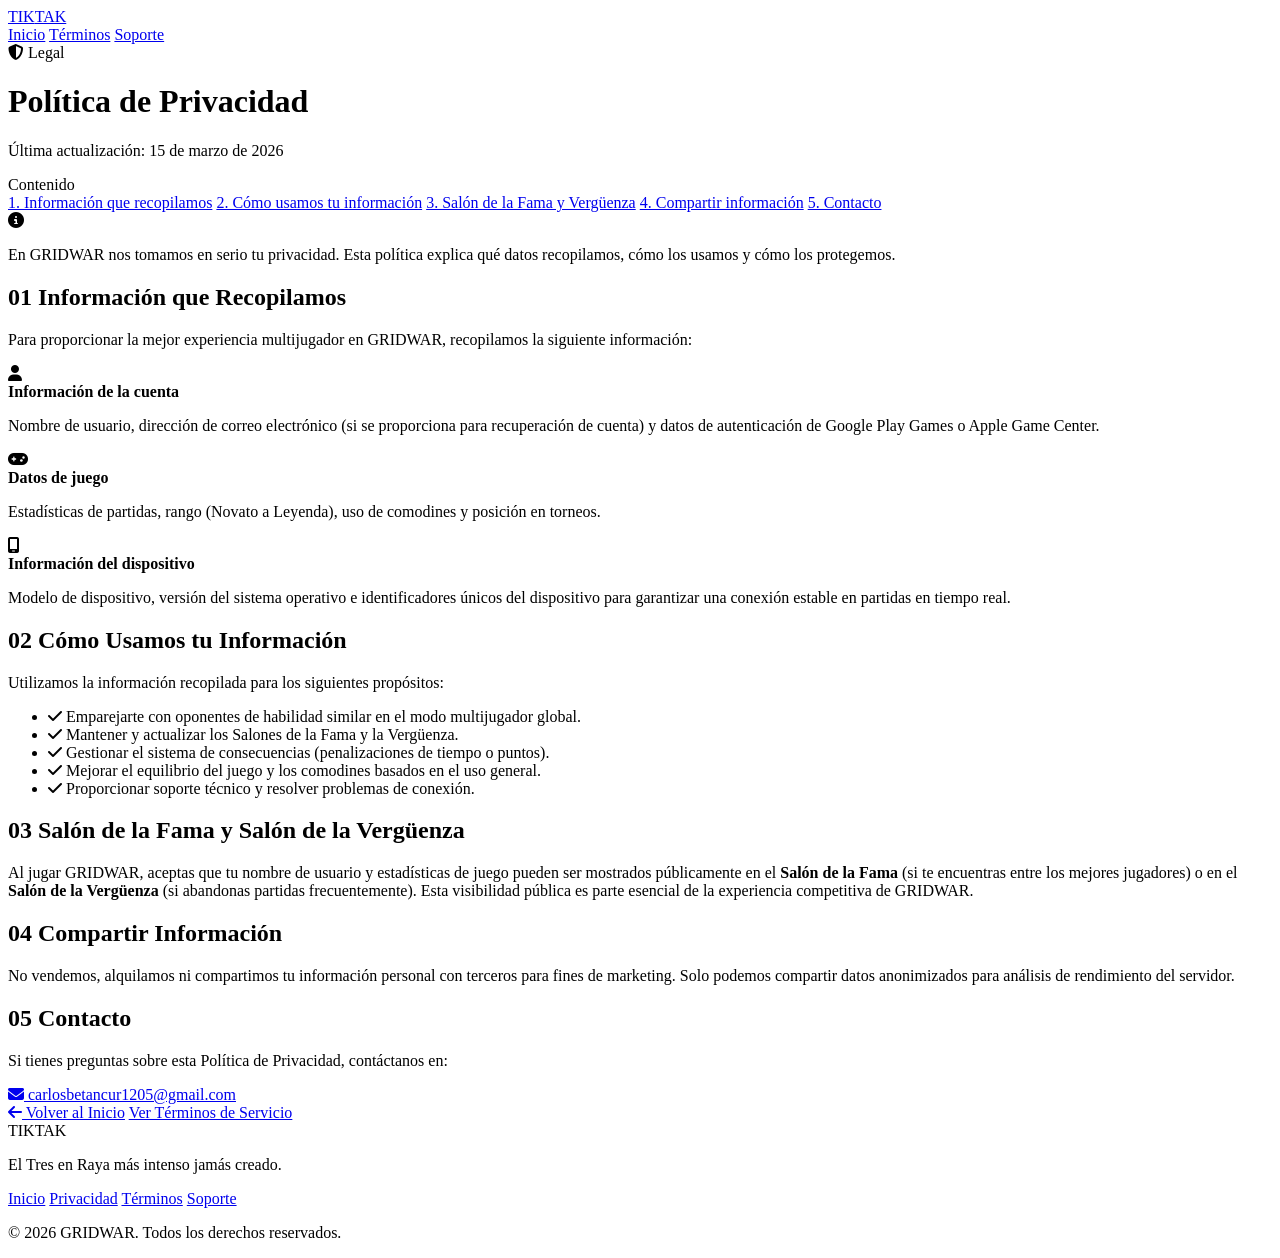
==== privacy.html @ 5423c482 "feat: add privacy.html — GRIDWAR landing page" ====
<!DOCTYPE html>
<html lang="es">
<head>
    <meta charset="UTF-8">
    <meta name="viewport" content="width=device-width, initial-scale=1.0">
    <title>Política de Privacidad | GRIDWAR</title>
    <link rel="stylesheet" href="styles.css">
    <link href="https://fonts.googleapis.com/css2?family=Outfit:wght@300;400;600;800;900&display=swap" rel="stylesheet">
    <link rel="stylesheet" href="https://cdnjs.cloudflare.com/ajax/libs/font-awesome/6.4.0/css/all.min.css">
</head>
<body>

<nav class="site-nav">
    <div class="container nav-inner">
        <a href="index.html" class="nav-logo">TIK<span>TAK</span></a>
        <div class="nav-links">
            <a href="index.html">Inicio</a>
            <a href="terminos.html">Términos</a>
            <a href="soporte.html" class="btn btn-nav">Soporte</a>
        </div>
    </div>
</nav>

<div class="legal-hero">
    <div class="container">
        <div class="legal-hero-badge"><i class="fas fa-shield-halved"></i> Legal</div>
        <h1>Política de <span>Privacidad</span></h1>
        <p>Última actualización: 15 de marzo de 2026</p>
    </div>
</div>

<main class="legal-main">
    <div class="container">
        <div class="legal-layout">

            <!-- Índice lateral -->
            <aside class="legal-toc">
                <div class="toc-title">Contenido</div>
                <a href="#s1">1. Información que recopilamos</a>
                <a href="#s2">2. Cómo usamos tu información</a>
                <a href="#s3">3. Salón de la Fama y Vergüenza</a>
                <a href="#s4">4. Compartir información</a>
                <a href="#s5">5. Contacto</a>
            </aside>

            <!-- Contenido -->
            <article class="legal-body">

                <div class="legal-intro">
                    <i class="fas fa-circle-info"></i>
                    <p>En GRIDWAR nos tomamos en serio tu privacidad. Esta política explica qué datos recopilamos, cómo los usamos y cómo los protegemos.</p>
                </div>

                <section id="s1">
                    <h2><span class="legal-num">01</span> Información que Recopilamos</h2>
                    <p>Para proporcionar la mejor experiencia multijugador en GRIDWAR, recopilamos la siguiente información:</p>
                    <div class="legal-cards">
                        <div class="legal-card">
                            <i class="fas fa-user"></i>
                            <div>
                                <strong>Información de la cuenta</strong>
                                <p>Nombre de usuario, dirección de correo electrónico (si se proporciona para recuperación de cuenta) y datos de autenticación de Google Play Games o Apple Game Center.</p>
                            </div>
                        </div>
                        <div class="legal-card">
                            <i class="fas fa-gamepad"></i>
                            <div>
                                <strong>Datos de juego</strong>
                                <p>Estadísticas de partidas, rango (Novato a Leyenda), uso de comodines y posición en torneos.</p>
                            </div>
                        </div>
                        <div class="legal-card">
                            <i class="fas fa-mobile-screen"></i>
                            <div>
                                <strong>Información del dispositivo</strong>
                                <p>Modelo de dispositivo, versión del sistema operativo e identificadores únicos del dispositivo para garantizar una conexión estable en partidas en tiempo real.</p>
                            </div>
                        </div>
                    </div>
                </section>

                <section id="s2">
                    <h2><span class="legal-num">02</span> Cómo Usamos tu Información</h2>
                    <p>Utilizamos la información recopilada para los siguientes propósitos:</p>
                    <ul class="legal-list">
                        <li><i class="fas fa-check"></i> Emparejarte con oponentes de habilidad similar en el modo multijugador global.</li>
                        <li><i class="fas fa-check"></i> Mantener y actualizar los Salones de la Fama y la Vergüenza.</li>
                        <li><i class="fas fa-check"></i> Gestionar el sistema de consecuencias (penalizaciones de tiempo o puntos).</li>
                        <li><i class="fas fa-check"></i> Mejorar el equilibrio del juego y los comodines basados en el uso general.</li>
                        <li><i class="fas fa-check"></i> Proporcionar soporte técnico y resolver problemas de conexión.</li>
                    </ul>
                </section>

                <section id="s3">
                    <h2><span class="legal-num">03</span> Salón de la Fama y Salón de la Vergüenza</h2>
                    <p>Al jugar GRIDWAR, aceptas que tu nombre de usuario y estadísticas de juego pueden ser mostrados públicamente en el <strong>Salón de la Fama</strong> (si te encuentras entre los mejores jugadores) o en el <strong>Salón de la Vergüenza</strong> (si abandonas partidas frecuentemente). Esta visibilidad pública es parte esencial de la experiencia competitiva de GRIDWAR.</p>
                </section>

                <section id="s4">
                    <h2><span class="legal-num">04</span> Compartir Información</h2>
                    <p>No vendemos, alquilamos ni compartimos tu información personal con terceros para fines de marketing. Solo podemos compartir datos anonimizados para análisis de rendimiento del servidor.</p>
                </section>

                <section id="s5">
                    <h2><span class="legal-num">05</span> Contacto</h2>
                    <p>Si tienes preguntas sobre esta Política de Privacidad, contáctanos en:</p>
                    <a href="mailto:carlosbetancur1205@gmail.com" class="legal-contact-btn">
                        <i class="fas fa-envelope"></i> carlosbetancur1205@gmail.com
                    </a>
                </section>

                <div class="legal-back">
                    <a href="index.html" class="btn btn-secondary"><i class="fas fa-arrow-left"></i> Volver al Inicio</a>
                    <a href="terminos.html" class="btn btn-ghost">Ver Términos de Servicio</a>
                </div>

            </article>
        </div>
    </div>
</main>

<footer>
    <div class="container footer-inner">
        <div class="footer-brand">
            <div class="footer-logo">TIK<span>TAK</span></div>
            <p>El Tres en Raya más intenso jamás creado.</p>
        </div>
        <nav class="legal-nav">
            <a href="index.html">Inicio</a>
            <a href="privacy.html">Privacidad</a>
            <a href="terminos.html">Términos</a>
            <a href="soporte.html">Soporte</a>
        </nav>
        <p class="footer-copy">&copy; 2026 GRIDWAR. Todos los derechos reservados.</p>
    </div>
</footer>

</body>
</html>
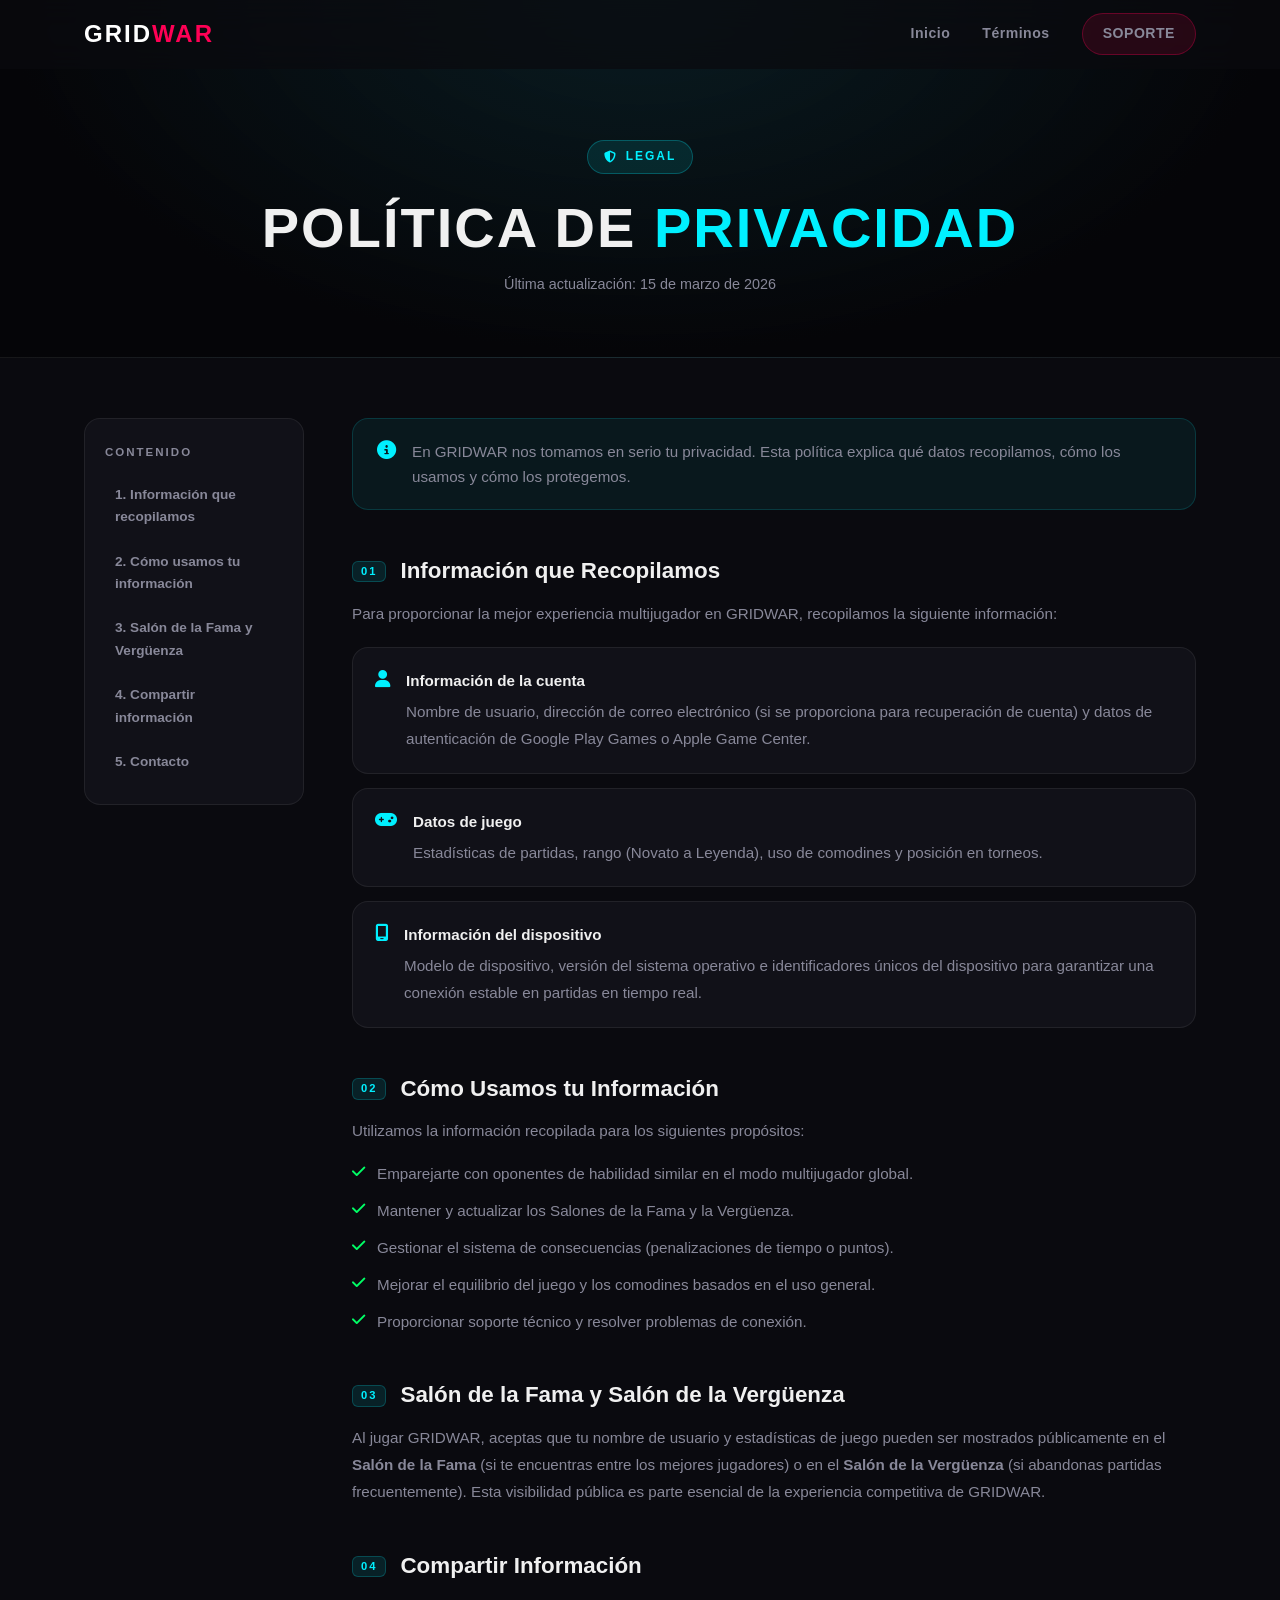
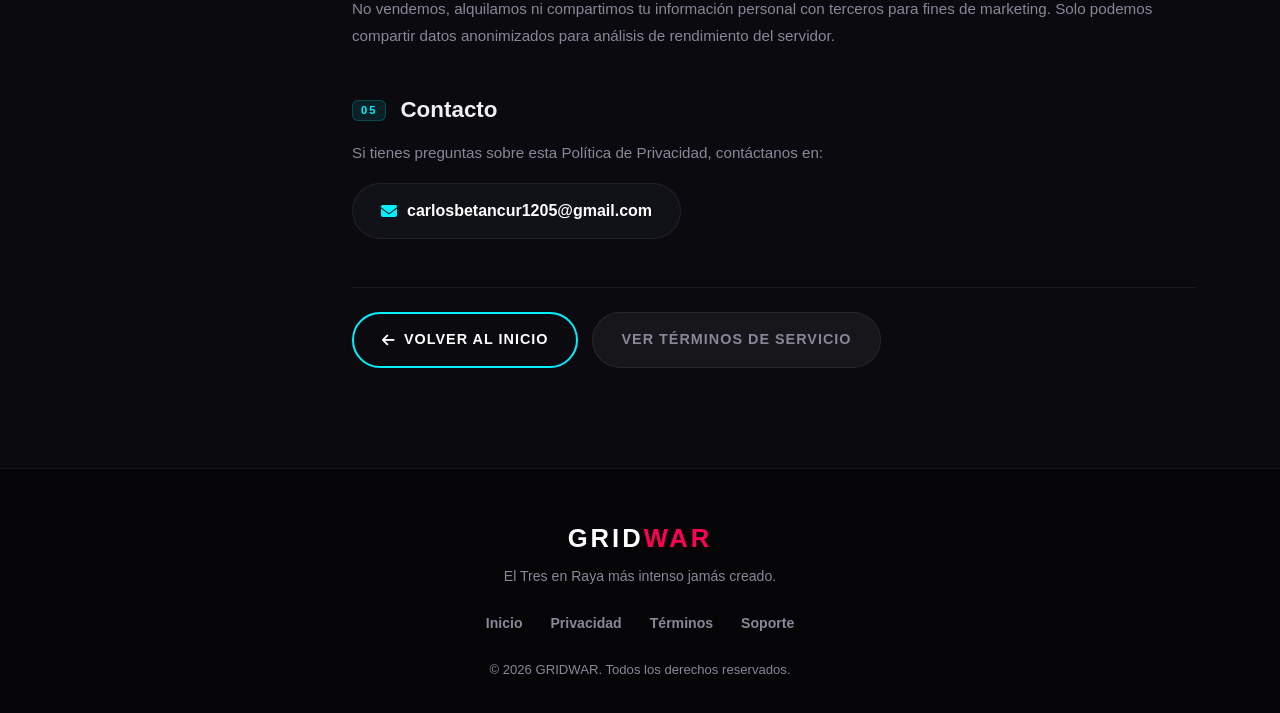
==== commit 56756123: "feat: add privacy.html — GRIDWAR landing page" ====
--- a/privacy.html
+++ b/privacy.html
@@ -12,7 +12,7 @@
 
 <nav class="site-nav">
     <div class="container nav-inner">
-        <a href="index.html" class="nav-logo">TIK<span>TAK</span></a>
+        <a href="index.html" class="nav-logo">GRID<span>WAR</span></a>
         <div class="nav-links">
             <a href="index.html">Inicio</a>
             <a href="terminos.html">Términos</a>
@@ -122,7 +122,7 @@
 <footer>
     <div class="container footer-inner">
         <div class="footer-brand">
-            <div class="footer-logo">TIK<span>TAK</span></div>
+            <div class="footer-logo">GRID<span>WAR</span></div>
             <p>El Tres en Raya más intenso jamás creado.</p>
         </div>
         <nav class="legal-nav">
--- a/styles.css
+++ b/styles.css
@@ -0,0 +1,803 @@
+/* ══════════════════════════════════════════════
+   GRIDWAR — Global Stylesheet
+   ══════════════════════════════════════════════ */
+
+/* ─── Variables ─── */
+:root {
+    --primary:      #ff0055;
+    --primary-glow: rgba(255, 0, 85, 0.35);
+    --secondary:    #00f0ff;
+    --secondary-glow: rgba(0, 240, 255, 0.3);
+    --bg:           #0a0a0f;
+    --bg-deep:      #050508;
+    --card:         #111118;
+    --card-border:  rgba(255,255,255,0.07);
+    --text:         #f0f0f0;
+    --muted:        #888899;
+    --success:      #00ff66;
+    --warning:      #ffb700;
+    --danger:       #ff0055;
+    --radius-sm:    10px;
+    --radius-md:    16px;
+    --radius-lg:    24px;
+    --transition:   0.3s cubic-bezier(0.25, 0.8, 0.25, 1);
+}
+
+/* ─── Reset ─── */
+*, *::before, *::after { margin: 0; padding: 0; box-sizing: border-box; }
+
+html { scroll-behavior: smooth; }
+
+body {
+    font-family: 'Outfit', sans-serif;
+    background-color: var(--bg);
+    color: var(--text);
+    line-height: 1.65;
+    overflow-x: hidden;
+}
+
+h1, h2, h3, h4 { font-weight: 800; line-height: 1.2; }
+a { text-decoration: none; color: var(--secondary); transition: var(--transition); }
+ul { list-style: none; }
+img { max-width: 100%; }
+
+/* ─── Utilities ─── */
+.container   { max-width: 1160px; margin: 0 auto; padding: 0 24px; }
+.section     { padding: 100px 0; }
+.text-center { text-align: center; }
+.dark-bg     { background-color: var(--bg-deep); }
+
+/* ─── Section header ─── */
+.section-header { margin-bottom: 60px; }
+.section-label {
+    display: inline-flex;
+    align-items: center;
+    gap: 8px;
+    font-size: 0.75rem;
+    font-weight: 700;
+    letter-spacing: 3px;
+    text-transform: uppercase;
+    color: var(--secondary);
+    margin-bottom: 14px;
+}
+.section-title {
+    font-size: clamp(2rem, 4.5vw, 3rem);
+    font-weight: 900;
+    text-transform: uppercase;
+    letter-spacing: 2px;
+    margin-bottom: 16px;
+}
+.section-desc {
+    color: var(--muted);
+    font-size: 1.05rem;
+    max-width: 560px;
+    margin: 0 auto;
+}
+
+/* ─── Buttons ─── */
+.btn {
+    display: inline-flex;
+    align-items: center;
+    gap: 8px;
+    padding: 14px 28px;
+    border-radius: 40px;
+    font-weight: 700;
+    font-size: 0.9rem;
+    text-transform: uppercase;
+    letter-spacing: 1px;
+    transition: var(--transition);
+    cursor: pointer;
+    border: none;
+    white-space: nowrap;
+}
+.btn-primary {
+    background: linear-gradient(135deg, var(--primary), #ff3377);
+    color: #fff;
+    box-shadow: 0 8px 24px var(--primary-glow);
+}
+.btn-primary:hover {
+    transform: translateY(-3px);
+    box-shadow: 0 14px 32px var(--primary-glow);
+    color: #fff;
+}
+.btn-secondary {
+    background: transparent;
+    color: #fff;
+    border: 2px solid var(--secondary);
+}
+.btn-secondary:hover {
+    background: rgba(0,240,255,0.08);
+    box-shadow: 0 0 24px var(--secondary-glow);
+    transform: translateY(-3px);
+    color: #fff;
+}
+.btn-ghost {
+    background: rgba(255,255,255,0.05);
+    color: var(--muted);
+    border: 1px solid var(--card-border);
+}
+.btn-ghost:hover { background: rgba(255,255,255,0.1); color: #fff; }
+.btn-nav {
+    background: rgba(255,0,85,0.12);
+    color: var(--primary);
+    border: 1px solid rgba(255,0,85,0.3);
+    padding: 8px 20px;
+    font-size: 0.8rem;
+}
+.btn-nav:hover { background: var(--primary); color: #fff; }
+
+/* ══════════════════════════════════════════════
+   NAVIGATION
+══════════════════════════════════════════════ */
+.site-nav {
+    position: fixed;
+    top: 0; left: 0; right: 0;
+    z-index: 1000;
+    background: rgba(10,10,15,0.7);
+    backdrop-filter: blur(16px);
+    -webkit-backdrop-filter: blur(16px);
+    border-bottom: 1px solid transparent;
+    transition: var(--transition);
+}
+.site-nav.scrolled {
+    background: rgba(10,10,15,0.95);
+    border-bottom-color: var(--card-border);
+    box-shadow: 0 4px 30px rgba(0,0,0,0.4);
+}
+.nav-inner {
+    display: flex;
+    align-items: center;
+    justify-content: space-between;
+    height: 68px;
+}
+.nav-logo {
+    font-size: 1.5rem;
+    font-weight: 900;
+    color: #fff;
+    letter-spacing: 2px;
+    text-transform: uppercase;
+}
+.nav-logo span { color: var(--primary); }
+.nav-links {
+    display: flex;
+    align-items: center;
+    gap: 32px;
+}
+.nav-links a {
+    color: var(--muted);
+    font-size: 0.88rem;
+    font-weight: 600;
+    letter-spacing: 0.5px;
+}
+.nav-links a:hover { color: #fff; }
+.nav-toggle {
+    display: none;
+    background: none;
+    border: none;
+    color: #fff;
+    font-size: 1.3rem;
+    cursor: pointer;
+}
+
+/* ══════════════════════════════════════════════
+   HERO
+══════════════════════════════════════════════ */
+.hero {
+    min-height: 100vh;
+    display: flex;
+    align-items: center;
+    padding: 120px 0 80px;
+    position: relative;
+    overflow: hidden;
+    background: radial-gradient(ellipse at 30% 50%, rgba(20,20,40,1) 0%, var(--bg-deep) 70%);
+}
+.hero-bg-grid {
+    position: absolute;
+    inset: 0;
+    background-image:
+        linear-gradient(rgba(255,255,255,0.03) 1px, transparent 1px),
+        linear-gradient(90deg, rgba(255,255,255,0.03) 1px, transparent 1px);
+    background-size: 60px 60px;
+}
+.hero-glow {
+    position: absolute;
+    width: 500px;
+    height: 500px;
+    border-radius: 50%;
+    filter: blur(120px);
+    pointer-events: none;
+}
+.hero-glow-left  { background: var(--primary-glow);   top: 10%; left: -10%; }
+.hero-glow-right { background: var(--secondary-glow); bottom: 10%; right: -10%; }
+
+.hero-content {
+    display: grid;
+    grid-template-columns: 1fr 1fr;
+    gap: 60px;
+    align-items: center;
+    position: relative;
+    z-index: 2;
+}
+.hero-badge {
+    display: inline-flex;
+    align-items: center;
+    gap: 8px;
+    background: rgba(0,240,255,0.1);
+    border: 1px solid rgba(0,240,255,0.25);
+    color: var(--secondary);
+    font-size: 0.78rem;
+    font-weight: 700;
+    letter-spacing: 2px;
+    text-transform: uppercase;
+    padding: 6px 16px;
+    border-radius: 30px;
+    margin-bottom: 20px;
+}
+.hero-text .subtitle {
+    font-size: 1.4rem;
+    font-weight: 600;
+    color: var(--secondary);
+    margin: 16px 0 12px;
+}
+.hero-text .description {
+    font-size: 1.05rem;
+    color: var(--muted);
+    max-width: 480px;
+    margin-bottom: 36px;
+}
+.cta-buttons { display: flex; gap: 16px; flex-wrap: wrap; }
+
+.hero-stats {
+    display: flex;
+    align-items: center;
+    gap: 24px;
+    margin-top: 40px;
+    padding-top: 32px;
+    border-top: 1px solid var(--card-border);
+}
+.stat { display: flex; flex-direction: column; }
+.stat-num { font-size: 2rem; font-weight: 900; color: #fff; line-height: 1; }
+.stat-label { font-size: 0.75rem; color: var(--muted); text-transform: uppercase; letter-spacing: 1px; margin-top: 4px; }
+.stat-divider { width: 1px; height: 40px; background: var(--card-border); }
+
+/* Phone mockup */
+.hero-visual { display: flex; justify-content: center; }
+.phone-mockup {
+    width: 260px;
+    background: #111;
+    border-radius: 36px;
+    border: 6px solid #222;
+    box-shadow: 0 0 60px rgba(0,240,255,0.15), 0 0 120px rgba(255,0,85,0.08);
+    padding: 20px 16px;
+    transform: perspective(1000px) rotateY(-8deg) rotateX(3deg);
+    transition: transform 0.5s ease;
+}
+.phone-mockup:hover { transform: perspective(1000px) rotateY(0deg) rotateX(0deg); }
+.phone-screen { display: flex; flex-direction: column; gap: 16px; }
+.phone-header {
+    display: flex;
+    justify-content: space-between;
+    align-items: center;
+    font-size: 0.75rem;
+    font-weight: 700;
+}
+.phone-rank { color: var(--secondary); }
+.phone-timer { color: var(--warning); }
+.phone-wildcards { display: flex; justify-content: center; gap: 10px; }
+.wc-chip {
+    background: rgba(255,255,255,0.05);
+    border: 1px solid var(--card-border);
+    border-radius: 8px;
+    padding: 6px 10px;
+    font-size: 1.2rem;
+    transition: var(--transition);
+}
+.wc-chip.active {
+    background: rgba(0,240,255,0.1);
+    border-color: var(--secondary);
+    box-shadow: 0 0 12px var(--secondary-glow);
+}
+
+/* ─── Tic Tac Toe Board ─── */
+.tic-tac-toe-board {
+    display: grid;
+    grid-template-columns: repeat(3,1fr);
+    gap: 6px;
+    background: #1a1a2a;
+    padding: 8px;
+    border-radius: 12px;
+}
+.cell {
+    background: #0d0d1a;
+    border-radius: 6px;
+    aspect-ratio: 1;
+    display: flex;
+    align-items: center;
+    justify-content: center;
+    font-size: 1.8rem;
+    font-weight: 900;
+}
+.cell.x { color: var(--primary); text-shadow: 0 0 12px var(--primary); }
+.cell.o { color: var(--secondary); text-shadow: 0 0 12px var(--secondary); }
+
+/* ══════════════════════════════════════════════
+   FEATURES
+══════════════════════════════════════════════ */
+.feature-grid {
+    display: grid;
+    grid-template-columns: repeat(auto-fit, minmax(300px, 1fr));
+    gap: 24px;
+}
+.feature-card {
+    background: var(--card);
+    border: 1px solid var(--card-border);
+    border-radius: var(--radius-lg);
+    padding: 36px 28px;
+    transition: var(--transition);
+}
+.feature-card:hover {
+    transform: translateY(-8px);
+    border-color: rgba(0,240,255,0.25);
+    box-shadow: 0 20px 40px rgba(0,0,0,0.4);
+}
+.feature-icon {
+    width: 52px;
+    height: 52px;
+    border-radius: var(--radius-sm);
+    background: rgba(0,240,255,0.1);
+    color: var(--secondary);
+    display: flex;
+    align-items: center;
+    justify-content: center;
+    font-size: 1.3rem;
+    margin-bottom: 20px;
+}
+.feature-card h3 { font-size: 1.1rem; margin-bottom: 10px; }
+.feature-card p  { color: var(--muted); font-size: 0.92rem; }
+
+/* ══════════════════════════════════════════════
+   WILDCARDS SHOWCASE
+══════════════════════════════════════════════ */
+.showcase-layout {
+    display: grid;
+    grid-template-columns: 1fr 1fr;
+    gap: 60px;
+    align-items: center;
+}
+.showcase-text .section-title { margin-bottom: 16px; }
+.showcase-text > p { color: var(--muted); margin-bottom: 32px; }
+.wc-list { display: flex; flex-direction: column; gap: 14px; }
+.wc-row {
+    display: flex;
+    align-items: center;
+    gap: 14px;
+    background: var(--card);
+    border: 1px solid var(--card-border);
+    border-radius: var(--radius-sm);
+    padding: 14px 18px;
+    transition: var(--transition);
+}
+.wc-row:hover { border-color: rgba(255,0,85,0.3); transform: translateX(6px); }
+.wc-icon { font-size: 1.6rem; flex-shrink: 0; }
+.wc-row strong { display: block; font-size: 0.95rem; margin-bottom: 2px; }
+.wc-row span { font-size: 0.82rem; color: var(--muted); }
+
+.wc-big-grid {
+    display: grid;
+    grid-template-columns: repeat(4, 1fr);
+    gap: 14px;
+}
+.wc-big-item {
+    background: var(--card);
+    border: 1px solid var(--card-border);
+    border-radius: var(--radius-md);
+    aspect-ratio: 1;
+    display: flex;
+    align-items: center;
+    justify-content: center;
+    font-size: 2.4rem;
+    animation: float 6s ease-in-out infinite;
+    transition: var(--transition);
+}
+.wc-big-item:hover {
+    border-color: rgba(0,240,255,0.3);
+    box-shadow: 0 0 20px var(--secondary-glow);
+}
+@keyframes float {
+    0%, 100% { transform: translateY(0); }
+    50%       { transform: translateY(-12px); }
+}
+
+/* ══════════════════════════════════════════════
+   RANKS
+══════════════════════════════════════════════ */
+.ranks-track {
+    display: flex;
+    align-items: center;
+    justify-content: center;
+    gap: 8px;
+    flex-wrap: wrap;
+}
+.rank-item {
+    display: flex;
+    flex-direction: column;
+    align-items: center;
+    gap: 10px;
+}
+.rank-item span {
+    font-size: 0.78rem;
+    font-weight: 700;
+    letter-spacing: 1px;
+    text-transform: uppercase;
+    color: var(--muted);
+}
+.rank-badge {
+    width: 72px;
+    height: 72px;
+    border-radius: 50%;
+    background: var(--card);
+    border: 2px solid var(--card-border);
+    display: flex;
+    align-items: center;
+    justify-content: center;
+    font-size: 2rem;
+    transition: var(--transition);
+}
+.rank-item:hover .rank-badge,
+.rank-item.highlight .rank-badge {
+    border-color: var(--secondary);
+    box-shadow: 0 0 20px var(--secondary-glow);
+    transform: scale(1.1);
+}
+.rank-item.highlight span { color: var(--secondary); }
+.rank-arrow { color: var(--card-border); font-size: 1rem; }
+
+/* ══════════════════════════════════════════════
+   CONSEQUENCES
+══════════════════════════════════════════════ */
+.consequences-section { position: relative; }
+.consequences-grid {
+    display: grid;
+    grid-template-columns: repeat(auto-fit, minmax(240px, 1fr));
+    gap: 20px;
+}
+.cons-card {
+    background: var(--card);
+    border: 1px solid var(--card-border);
+    border-radius: var(--radius-lg);
+    padding: 32px 24px;
+    transition: var(--transition);
+}
+.cons-card:hover { transform: translateY(-6px); }
+.cons-card.danger  { border-top: 3px solid var(--danger); }
+.cons-card.warning { border-top: 3px solid var(--warning); }
+.cons-card.shame   { border-top: 3px solid #8b5cf6; }
+.cons-card.success { border-top: 3px solid var(--success); }
+.cons-icon { font-size: 2.2rem; margin-bottom: 16px; }
+.cons-card h3 { font-size: 1rem; margin-bottom: 10px; }
+.cons-card p  { font-size: 0.88rem; color: var(--muted); }
+
+/* ══════════════════════════════════════════════
+   HALL OF FAME / SHAME
+══════════════════════════════════════════════ */
+.hof-grid {
+    display: grid;
+    grid-template-columns: 1fr 1fr;
+    gap: 28px;
+}
+.hof-card {
+    background: var(--card);
+    border: 1px solid var(--card-border);
+    border-radius: var(--radius-lg);
+    padding: 48px 36px;
+    transition: var(--transition);
+}
+.hof-card:hover { transform: translateY(-6px); }
+.hof-card.fame  { border-top: 4px solid var(--warning); }
+.hof-card.shame { border-top: 4px solid var(--danger); }
+.hof-icon { font-size: 3rem; margin-bottom: 20px; }
+.hof-card h3 { font-size: 1.3rem; margin-bottom: 14px; }
+.hof-card p  { color: var(--muted); font-size: 0.95rem; margin-bottom: 20px; }
+.hof-tag {
+    display: inline-block;
+    padding: 5px 14px;
+    border-radius: 20px;
+    font-size: 0.78rem;
+    font-weight: 700;
+    letter-spacing: 0.5px;
+}
+.fame-tag  { background: rgba(255,183,0,0.12); color: var(--warning); }
+.shame-tag { background: rgba(255,0,85,0.12);  color: var(--danger); }
+
+/* ══════════════════════════════════════════════
+   CTA / DOWNLOAD
+══════════════════════════════════════════════ */
+.cta-section {
+    position: relative;
+    overflow: hidden;
+    background: linear-gradient(135deg, rgba(255,0,85,0.06), rgba(0,240,255,0.06));
+    border-top: 1px solid var(--card-border);
+    border-bottom: 1px solid var(--card-border);
+}
+.cta-glow {
+    position: absolute;
+    inset: 0;
+    background: radial-gradient(ellipse at center, rgba(255,0,85,0.08) 0%, transparent 70%);
+}
+.store-buttons { display: flex; justify-content: center; gap: 20px; flex-wrap: wrap; }
+.store-btn img { height: 56px; transition: transform 0.2s ease; }
+.store-btn:hover img { transform: scale(1.06); }
+
+/* ══════════════════════════════════════════════
+   GLITCH TEXT
+══════════════════════════════════════════════ */
+.glitch-text {
+    position: relative;
+    font-size: clamp(3rem, 8vw, 5.5rem);
+    font-weight: 900;
+    color: #fff;
+    text-transform: uppercase;
+    letter-spacing: 4px;
+    text-shadow: 0 0 20px rgba(255,255,255,0.2);
+    margin-bottom: 0;
+}
+.glitch-text::before,
+.glitch-text::after {
+    content: attr(data-text);
+    position: absolute;
+    top: 0; left: 0;
+    width: 100%; height: 100%;
+}
+.glitch-text::before {
+    left: 2px;
+    text-shadow: -2px 0 var(--primary);
+    clip: rect(24px, 9999px, 90px, 0);
+    animation: glitch 3s infinite linear alternate-reverse;
+}
+.glitch-text::after {
+    left: -2px;
+    text-shadow: -2px 0 var(--secondary);
+    clip: rect(85px, 9999px, 140px, 0);
+    animation: glitch 2.5s infinite linear alternate-reverse;
+}
+@keyframes glitch {
+    0%   { clip: rect(10px,9999px,83px,0); }
+    20%  { clip: rect(61px,9999px,87px,0); }
+    40%  { clip: rect(33px,9999px,15px,0); }
+    60%  { clip: rect(98px,9999px,53px,0); }
+    80%  { clip: rect(28px,9999px,9px,0); }
+    100% { clip: rect(74px,9999px,66px,0); }
+}
+
+/* ══════════════════════════════════════════════
+   FOOTER
+══════════════════════════════════════════════ */
+footer {
+    background: var(--bg-deep);
+    border-top: 1px solid var(--card-border);
+    padding: 48px 0 32px;
+}
+.footer-inner {
+    display: flex;
+    flex-direction: column;
+    align-items: center;
+    gap: 24px;
+    text-align: center;
+}
+.footer-logo {
+    font-size: 1.6rem;
+    font-weight: 900;
+    letter-spacing: 3px;
+    text-transform: uppercase;
+    color: #fff;
+    margin-bottom: 6px;
+}
+.footer-logo span { color: var(--primary); }
+.footer-brand p { color: var(--muted); font-size: 0.88rem; }
+.legal-nav {
+    display: flex;
+    justify-content: center;
+    gap: 28px;
+    flex-wrap: wrap;
+}
+.legal-nav a { color: var(--muted); font-size: 0.88rem; font-weight: 600; }
+.legal-nav a:hover { color: #fff; }
+.footer-copy { color: var(--muted); font-size: 0.82rem; }
+
+/* ══════════════════════════════════════════════
+   LEGAL PAGES (privacy / terminos)
+══════════════════════════════════════════════ */
+.legal-hero {
+    padding: 140px 0 60px;
+    background: radial-gradient(ellipse at 50% 0%, rgba(0,240,255,0.08) 0%, var(--bg-deep) 70%);
+    border-bottom: 1px solid var(--card-border);
+    text-align: center;
+}
+.legal-hero-badge {
+    display: inline-flex;
+    align-items: center;
+    gap: 8px;
+    background: rgba(0,240,255,0.1);
+    border: 1px solid rgba(0,240,255,0.25);
+    color: var(--secondary);
+    font-size: 0.75rem;
+    font-weight: 700;
+    letter-spacing: 2px;
+    text-transform: uppercase;
+    padding: 6px 16px;
+    border-radius: 30px;
+    margin-bottom: 20px;
+}
+.legal-hero h1 {
+    font-size: clamp(2.2rem, 5vw, 3.5rem);
+    font-weight: 900;
+    text-transform: uppercase;
+    letter-spacing: 2px;
+    margin-bottom: 12px;
+}
+.legal-hero h1 span { color: var(--secondary); }
+.legal-hero p { color: var(--muted); font-size: 0.9rem; }
+
+.legal-main { padding: 60px 0 100px; }
+.legal-layout {
+    display: grid;
+    grid-template-columns: 220px 1fr;
+    gap: 48px;
+    align-items: start;
+}
+
+/* TOC */
+.legal-toc {
+    position: sticky;
+    top: 90px;
+    background: var(--card);
+    border: 1px solid var(--card-border);
+    border-radius: var(--radius-md);
+    padding: 24px 20px;
+    display: flex;
+    flex-direction: column;
+    gap: 10px;
+}
+.toc-title {
+    font-size: 0.72rem;
+    font-weight: 700;
+    letter-spacing: 2px;
+    text-transform: uppercase;
+    color: var(--muted);
+    margin-bottom: 6px;
+}
+.legal-toc a {
+    color: var(--muted);
+    font-size: 0.85rem;
+    font-weight: 600;
+    padding: 6px 10px;
+    border-radius: 8px;
+    transition: var(--transition);
+}
+.legal-toc a:hover { background: rgba(255,255,255,0.05); color: #fff; }
+
+/* Body */
+.legal-body { display: flex; flex-direction: column; gap: 48px; }
+.legal-intro {
+    display: flex;
+    align-items: flex-start;
+    gap: 16px;
+    background: rgba(0,240,255,0.06);
+    border: 1px solid rgba(0,240,255,0.15);
+    border-radius: var(--radius-md);
+    padding: 20px 24px;
+}
+.legal-intro i { color: var(--secondary); font-size: 1.2rem; margin-top: 2px; flex-shrink: 0; }
+.legal-intro p { color: var(--muted); font-size: 0.95rem; margin: 0; }
+
+.legal-body section h2 {
+    font-size: 1.4rem;
+    font-weight: 800;
+    margin-bottom: 16px;
+    display: flex;
+    align-items: center;
+    gap: 14px;
+}
+.legal-num {
+    font-size: 0.7rem;
+    font-weight: 900;
+    letter-spacing: 2px;
+    color: var(--secondary);
+    background: rgba(0,240,255,0.1);
+    border: 1px solid rgba(0,240,255,0.2);
+    border-radius: 6px;
+    padding: 3px 8px;
+}
+.legal-body section p { color: var(--muted); font-size: 0.95rem; line-height: 1.75; }
+
+.legal-cards { display: flex; flex-direction: column; gap: 14px; margin-top: 20px; }
+.legal-card {
+    display: flex;
+    align-items: flex-start;
+    gap: 16px;
+    background: var(--card);
+    border: 1px solid var(--card-border);
+    border-radius: var(--radius-md);
+    padding: 20px 22px;
+    transition: var(--transition);
+}
+.legal-card:hover { border-color: rgba(0,240,255,0.2); }
+.legal-card i { color: var(--secondary); font-size: 1.1rem; margin-top: 2px; flex-shrink: 0; }
+.legal-card strong { display: block; font-size: 0.95rem; margin-bottom: 6px; }
+.legal-card p { color: var(--muted); font-size: 0.88rem; margin: 0; }
+.legal-card.danger-card  i { color: var(--danger); }
+.legal-card.danger-card:hover { border-color: rgba(255,0,85,0.25); }
+.legal-card.warning-card i { color: var(--warning); }
+.legal-card.warning-card:hover { border-color: rgba(255,183,0,0.25); }
+
+.legal-list { display: flex; flex-direction: column; gap: 12px; margin-top: 16px; }
+.legal-list li {
+    display: flex;
+    align-items: flex-start;
+    gap: 12px;
+    color: var(--muted);
+    font-size: 0.95rem;
+}
+.legal-list li i { color: var(--success); margin-top: 3px; flex-shrink: 0; }
+
+.legal-contact-btn {
+    display: inline-flex;
+    align-items: center;
+    gap: 10px;
+    background: var(--card);
+    border: 1px solid var(--card-border);
+    border-radius: 40px;
+    padding: 14px 28px;
+    color: #fff;
+    font-weight: 600;
+    margin-top: 16px;
+    transition: var(--transition);
+}
+.legal-contact-btn:hover {
+    border-color: var(--secondary);
+    background: rgba(0,240,255,0.06);
+    color: var(--secondary);
+}
+.legal-contact-btn i { color: var(--secondary); }
+
+.legal-back {
+    display: flex;
+    gap: 14px;
+    flex-wrap: wrap;
+    padding-top: 24px;
+    border-top: 1px solid var(--card-border);
+}
+
+/* ══════════════════════════════════════════════
+   RESPONSIVE
+══════════════════════════════════════════════ */
+@media (max-width: 1024px) {
+    .showcase-layout { grid-template-columns: 1fr; }
+    .wc-big-grid { grid-template-columns: repeat(4,1fr); }
+    .legal-layout { grid-template-columns: 1fr; }
+    .legal-toc { position: static; flex-direction: row; flex-wrap: wrap; }
+}
+
+@media (max-width: 768px) {
+    .hero-content { grid-template-columns: 1fr; text-align: center; gap: 50px; }
+    .hero-visual { order: -1; }
+    .cta-buttons { justify-content: center; }
+    .hero-stats { justify-content: center; }
+    .hof-grid { grid-template-columns: 1fr; }
+    .ranks-track { gap: 6px; }
+    .rank-badge { width: 56px; height: 56px; font-size: 1.5rem; }
+    .nav-links { display: none; flex-direction: column; position: absolute; top: 68px; left: 0; right: 0; background: rgba(10,10,15,0.98); padding: 20px; gap: 16px; border-bottom: 1px solid var(--card-border); }
+    .nav-links.open { display: flex; }
+    .nav-toggle { display: block; }
+    .legal-toc { display: none; }
+}
+
+@media (max-width: 480px) {
+    .section { padding: 70px 0; }
+    .glitch-text { font-size: 2.8rem; }
+    .btn { width: 100%; justify-content: center; }
+    .cta-buttons { flex-direction: column; }
+    .consequences-grid { grid-template-columns: 1fr; }
+    .wc-big-grid { grid-template-columns: repeat(4,1fr); gap: 8px; }
+    .wc-big-item { font-size: 1.6rem; }
+}
